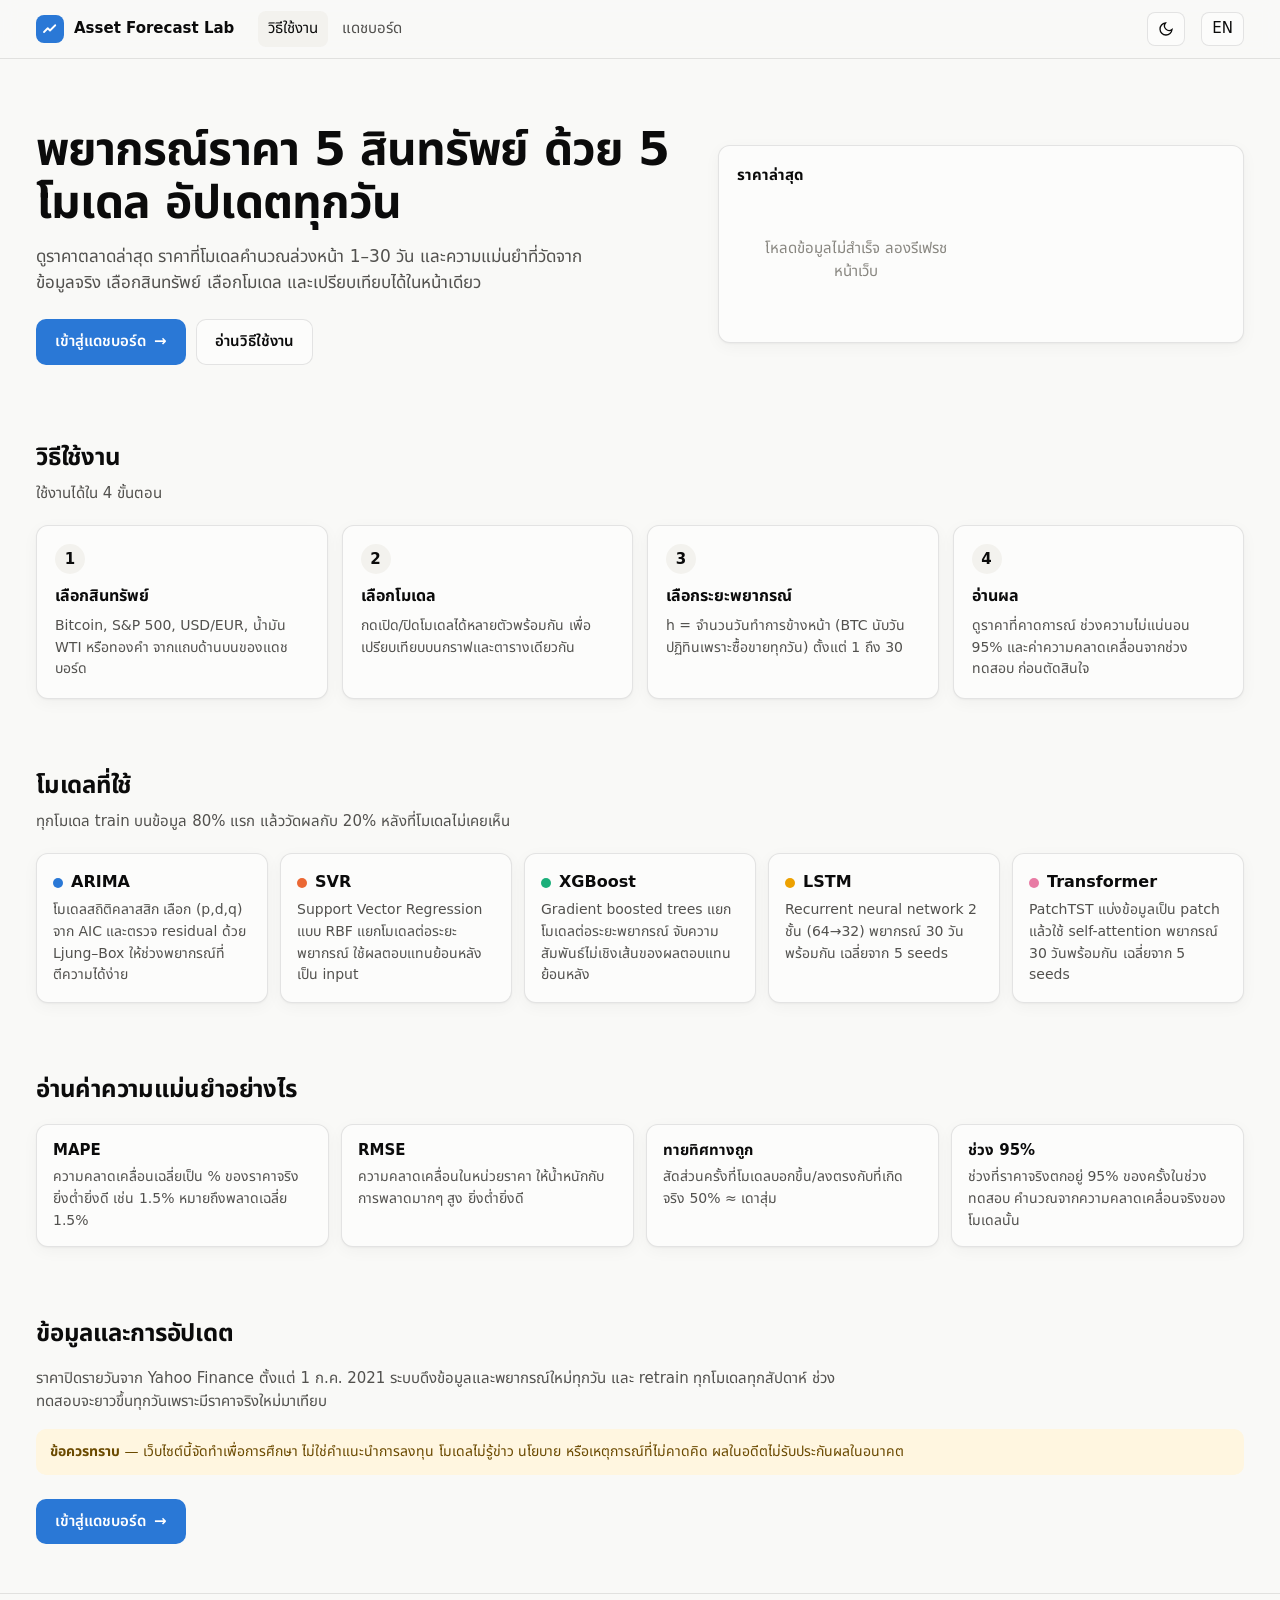
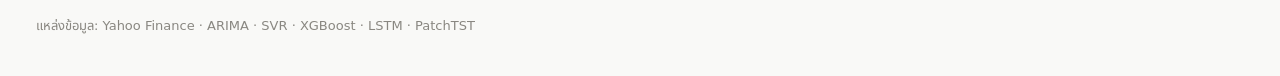
==== Web_deploy/site/index.html @ 86825014 "Add forecasting website with daily updates Ports the 25 notebook models into Web_deploy/pipeline, fe" ====
<!doctype html>
<html lang="th">
<head>
  <meta charset="utf-8">
  <meta name="viewport" content="width=device-width, initial-scale=1">
  <title>Asset Forecast Lab</title>
  <meta name="description" content="พยากรณ์ราคา BTC, S&P 500, USD/EUR, WTI และทองคำ ด้วย ARIMA, SVR, XGBoost, LSTM และ Transformer อัปเดตทุกวัน">
  <link rel="icon" href="data:image/svg+xml,%3Csvg xmlns='http://www.w3.org/2000/svg' viewBox='0 0 32 32'%3E%3Crect width='32' height='32' rx='8' fill='%232a78d6'/%3E%3Cpath d='M7 21l6-6 4 4 8-9' stroke='white' stroke-width='3' fill='none' stroke-linecap='round' stroke-linejoin='round'/%3E%3C/svg%3E">
  <link rel="preconnect" href="https://fonts.googleapis.com">
  <link href="https://fonts.googleapis.com/css2?family=Noto+Sans+Thai:wght@400;600;700&display=swap" rel="stylesheet">
  <link rel="stylesheet" href="assets/style.css">
</head>
<body>
  <header class="topbar">
    <div class="wrap">
      <a class="brand" href="index.html">
        <span class="brand-mark"><svg viewBox="0 0 24 24" fill="none" stroke-width="2.4" stroke-linecap="round" stroke-linejoin="round"><path d="M4 16l5-5 3 3 7-7"/></svg></span>
        Asset Forecast Lab
      </a>
      <nav class="nav">
        <a href="index.html" aria-current="page" data-i18n="nav_guide"></a>
        <a href="dashboard.html" data-i18n="nav_dash"></a>
      </nav>
      <span class="spacer"></span>
      <button class="icon-btn" id="themeBtn" aria-label="Toggle theme">
        <svg viewBox="0 0 24 24" fill="none" stroke="currentColor" stroke-width="2"><path d="M21 12.8A9 9 0 1 1 11.2 3a7 7 0 0 0 9.8 9.8z"/></svg>
      </button>
      <button class="icon-btn" id="langBtn" data-i18n="lang"></button>
    </div>
  </header>

  <main>
    <section class="wrap hero">
      <div>
        <h1 data-i18n="hero_title"></h1>
        <p class="lead" data-i18n="hero_lead"></p>
        <div class="cta">
          <a class="btn btn-primary" href="dashboard.html"><span data-i18n="enter"></span> →</a>
          <a class="btn btn-ghost" href="#how" data-i18n="read_guide"></a>
        </div>
      </div>
      <div class="card hero-card">
        <div style="display:flex;justify-content:space-between;gap:8px;align-items:baseline;margin-bottom:10px">
          <strong data-i18n="latest_prices"></strong>
          <span class="muted" style="font-size:13px" id="updated"></span>
        </div>
        <div id="assetCards" class="grid5" style="grid-template-columns:1fr 1fr"></div>
      </div>
    </section>

    <section class="section" id="how">
      <div class="wrap">
        <h2 data-i18n="how_title"></h2>
        <p class="sub" data-i18n="how_sub"></p>
        <div class="steps">
          <div class="card step"><div class="n">1</div><h3 data-i18n="s1_t"></h3><p data-i18n="s1_p"></p></div>
          <div class="card step"><div class="n">2</div><h3 data-i18n="s2_t"></h3><p data-i18n="s2_p"></p></div>
          <div class="card step"><div class="n">3</div><h3 data-i18n="s3_t"></h3><p data-i18n="s3_p"></p></div>
          <div class="card step"><div class="n">4</div><h3 data-i18n="s4_t"></h3><p data-i18n="s4_p"></p></div>
        </div>
      </div>
    </section>

    <section class="section">
      <div class="wrap">
        <h2 data-i18n="models_title"></h2>
        <p class="sub" data-i18n="models_sub"></p>
        <div class="grid5" id="modelCards"></div>
      </div>
    </section>

    <section class="section">
      <div class="wrap">
        <h2 data-i18n="gloss_title"></h2>
        <div class="glossary" style="margin-top:16px">
          <div class="card"><b data-i18n="g_mape"></b><p data-i18n="g_mape_p"></p></div>
          <div class="card"><b data-i18n="g_rmse"></b><p data-i18n="g_rmse_p"></p></div>
          <div class="card"><b data-i18n="g_da"></b><p data-i18n="g_da_p"></p></div>
          <div class="card"><b data-i18n="g_band"></b><p data-i18n="g_band_p"></p></div>
        </div>
      </div>
    </section>

    <section class="section">
      <div class="wrap">
        <h2 data-i18n="data_title"></h2>
        <p class="ink2" data-i18n="data_p" style="max-width:820px"></p>
        <div class="note" style="margin-top:16px"><strong data-i18n="disclaimer_t"></strong> — <span data-i18n="disclaimer"></span></div>
        <p style="margin-top:24px"><a class="btn btn-primary" href="dashboard.html"><span data-i18n="enter"></span> →</a></p>
      </div>
    </section>
  </main>

  <footer><div class="wrap"><span data-i18n="source"></span> · ARIMA · SVR · XGBoost · LSTM · PatchTST</div></footer>

  <script src="assets/common.js"></script>
  <script src="assets/home.js"></script>
</body>
</html>
---- Web_deploy/site/assets/style.css ----
:root {
  color-scheme: light;
  --page: #f9f9f7;
  --surface: #fcfcfb;
  --surface-2: #f3f2ee;
  --ink: #0b0b0b;
  --ink-2: #52514e;
  --muted: #898781;
  --grid: #e1e0d9;
  --axis: #c3c2b7;
  --border: rgba(11, 11, 11, 0.10);
  --accent: #2a78d6;
  --accent-ink: #ffffff;
  --up: #006300;
  --down: #c62f2f;
  --candle-up: #0ca30c;
  --candle-down: #d03b3b;
  --warn-bg: #fff6e0;
  --warn-ink: #6b4a00;
  --m-ARIMA: #2a78d6;
  --m-SVR: #eb6834;
  --m-XGBOOST: #1baf7a;
  --m-LSTM: #eda100;
  --m-TRANSFORMER: #e87ba4;
  --radius: 12px;
  --shadow: 0 1px 2px rgba(11, 11, 11, 0.04), 0 4px 16px rgba(11, 11, 11, 0.04);
  --font: system-ui, -apple-system, "Segoe UI", "Noto Sans Thai", "Leelawadee UI", sans-serif;
}
@media (prefers-color-scheme: dark) {
  :root:not([data-theme="light"]) {
    color-scheme: dark;
    --page: #0d0d0d; --surface: #1a1a19; --surface-2: #242422; --ink: #ffffff; --ink-2: #c3c2b7;
    --muted: #898781; --grid: #2c2c2a; --axis: #383835; --border: rgba(255, 255, 255, 0.10);
    --accent: #3987e5; --up: #0ca30c; --down: #e66767; --warn-bg: #2e2510; --warn-ink: #f3d48a;
    --m-ARIMA: #3987e5; --m-SVR: #d95926; --m-XGBOOST: #199e70; --m-LSTM: #c98500; --m-TRANSFORMER: #d55181;
    --shadow: none;
  }
}
:root[data-theme="dark"] {
  color-scheme: dark;
  --page: #0d0d0d; --surface: #1a1a19; --surface-2: #242422; --ink: #ffffff; --ink-2: #c3c2b7;
  --muted: #898781; --grid: #2c2c2a; --axis: #383835; --border: rgba(255, 255, 255, 0.10);
  --accent: #3987e5; --up: #0ca30c; --down: #e66767; --warn-bg: #2e2510; --warn-ink: #f3d48a;
  --m-ARIMA: #3987e5; --m-SVR: #d95926; --m-XGBOOST: #199e70; --m-LSTM: #c98500; --m-TRANSFORMER: #d55181;
  --shadow: none;
}

* { box-sizing: border-box; }
[hidden] { display: none !important; }
html { -webkit-text-size-adjust: 100%; }
body {
  margin: 0; background: var(--page); color: var(--ink); font-family: var(--font);
  font-size: 15px; line-height: 1.55;
}
a { color: var(--accent); }
button, select { font: inherit; color: inherit; }
.wrap { max-width: 1240px; margin: 0 auto; padding: 0 16px; }
.muted { color: var(--muted); }
.ink2 { color: var(--ink-2); }
.num { font-variant-numeric: tabular-nums; }
.up { color: var(--up); }
.down { color: var(--down); }

/* header */
.topbar { position: sticky; top: 0; z-index: 20; background: color-mix(in srgb, var(--page) 88%, transparent);
  backdrop-filter: blur(8px); border-bottom: 1px solid var(--border); }
.topbar .wrap { display: flex; align-items: center; gap: 16px; height: 58px; }
.brand { display: flex; align-items: center; gap: 10px; font-weight: 700; color: var(--ink); text-decoration: none; }
.brand-mark { width: 28px; height: 28px; border-radius: 8px; background: var(--accent); display: grid; place-items: center; }
.brand-mark svg { width: 18px; height: 18px; stroke: #fff; }
.nav { display: flex; gap: 4px; margin-left: 8px; }
.nav a { color: var(--ink-2); text-decoration: none; padding: 6px 10px; border-radius: 8px; }
.nav a[aria-current="page"], .nav a:hover { color: var(--ink); background: var(--surface-2); }
.spacer { flex: 1; }
.icon-btn { border: 1px solid var(--border); background: var(--surface); border-radius: 8px; height: 34px;
  min-width: 34px; padding: 0 10px; cursor: pointer; display: inline-flex; align-items: center; gap: 6px; }
.icon-btn:hover { background: var(--surface-2); }
.icon-btn svg { width: 16px; height: 16px; }

/* generic */
.card { background: var(--surface); border: 1px solid var(--border); border-radius: var(--radius); box-shadow: var(--shadow); }
.card-h { display: flex; align-items: baseline; gap: 12px; flex-wrap: wrap; padding: 16px 18px 0; }
.card-h h2 { font-size: 16px; margin: 0; }
.card-h .sub { color: var(--muted); font-size: 13px; }
.card-b { padding: 12px 18px 18px; }
.btn { display: inline-flex; align-items: center; gap: 8px; border-radius: 10px; padding: 10px 18px;
  font-weight: 600; text-decoration: none; border: 1px solid transparent; cursor: pointer; }
.btn-primary { background: var(--accent); color: var(--accent-ink); }
.btn-primary:hover { filter: brightness(1.08); }
.btn-ghost { border-color: var(--border); color: var(--ink); background: var(--surface); }
.note { background: var(--warn-bg); color: var(--warn-ink); border-radius: 10px; padding: 12px 14px; font-size: 14px; }
.note strong { font-weight: 700; }

/* filters */
.filters { display: flex; flex-wrap: wrap; gap: 14px 22px; align-items: flex-end; padding: 18px 0 14px; }
.fgroup { display: flex; flex-direction: column; gap: 6px; min-width: 0; }
.flabel { font-size: 12px; color: var(--muted); font-weight: 600; letter-spacing: .02em; text-transform: uppercase; }
.seg { display: inline-flex; flex-wrap: wrap; background: var(--surface-2); border-radius: 10px; padding: 3px; gap: 2px; }
.seg button { border: 0; background: transparent; padding: 6px 12px; border-radius: 8px; cursor: pointer; color: var(--ink-2); white-space: nowrap; }
.seg button[aria-pressed="true"] { background: var(--surface); color: var(--ink); font-weight: 600; box-shadow: 0 0 0 1px var(--border); }
.chips { display: flex; flex-wrap: wrap; gap: 6px; }
.chip { display: inline-flex; align-items: center; gap: 7px; border: 1px solid var(--border); background: var(--surface);
  border-radius: 999px; padding: 5px 12px 5px 9px; cursor: pointer; color: var(--ink-2); }
.chip .dot { width: 10px; height: 10px; border-radius: 50%; border: 2px solid var(--dot); background: transparent; }
.chip[aria-pressed="true"] { color: var(--ink); border-color: color-mix(in srgb, var(--dot) 55%, var(--border)); font-weight: 600; }
.chip[aria-pressed="true"] .dot { background: var(--dot); }
select.sel { border: 1px solid var(--border); background: var(--surface); border-radius: 8px; height: 34px; padding: 0 8px; }

/* dashboard grid */
.tiles { display: grid; grid-template-columns: repeat(auto-fill, minmax(190px, 1fr)); gap: 12px; }
.tile { padding: 14px 16px; }
.tile .k { font-size: 13px; color: var(--ink-2); display: flex; align-items: center; gap: 7px; }
.tile .k .dot { width: 9px; height: 9px; border-radius: 50%; background: var(--dot); }
.tile .v { font-size: 24px; font-weight: 700; margin-top: 4px; letter-spacing: -0.01em; }
.tile .s { font-size: 13px; color: var(--muted); margin-top: 2px; }
.stack { display: grid; gap: 14px; padding-bottom: 40px; }
.chart { width: 100%; height: 380px; }
.chart.tall { height: 440px; }
.chart.short { height: 280px; }
.legend { display: flex; flex-wrap: wrap; gap: 6px 16px; font-size: 13px; color: var(--ink-2); padding: 0 18px; }
.legend span { display: inline-flex; align-items: center; gap: 6px; }
.legend i { width: 14px; height: 3px; border-radius: 2px; background: var(--c); display: inline-block; }
.legend i.dash { background: repeating-linear-gradient(90deg, var(--c) 0 4px, transparent 4px 7px); }
.legend i.band { height: 10px; opacity: .25; }
.toolbar { display: flex; gap: 8px; flex-wrap: wrap; margin-left: auto; }
.two { display: grid; grid-template-columns: 1fr 1fr; gap: 14px; }
@media (max-width: 900px) { .two { grid-template-columns: 1fr; } }

table.t { width: 100%; border-collapse: collapse; font-size: 14px; }
table.t th, table.t td { padding: 9px 10px; border-bottom: 1px solid var(--grid); text-align: right; white-space: nowrap; }
table.t th:first-child, table.t td:first-child { text-align: left; }
table.t th { font-size: 12px; color: var(--muted); font-weight: 600; }
table.t td { font-variant-numeric: tabular-nums; }
table.t .mname { display: inline-flex; align-items: center; gap: 8px; font-weight: 600; }
table.t .mname i { width: 10px; height: 10px; border-radius: 50%; background: var(--dot); }
.best { font-size: 11px; font-weight: 700; color: var(--ink); background: var(--surface-2); border-radius: 6px; padding: 1px 6px; margin-left: 6px; }
.scroll-x { overflow-x: auto; }
.scroll-y { max-height: 360px; overflow: auto; }
details > summary { cursor: pointer; color: var(--ink-2); font-weight: 600; padding: 4px 0; }
.empty { padding: 40px 18px; text-align: center; color: var(--muted); }
.statusbar { font-size: 13px; color: var(--muted); padding: 10px 0 0; display: flex; flex-wrap: wrap; gap: 6px 16px; }

/* landing */
.hero { padding-top: 64px; padding-bottom: 40px; display: grid; grid-template-columns: 1.1fr .9fr; gap: 40px; align-items: center; }
.hero h1 { font-size: clamp(30px, 4.4vw, 46px); line-height: 1.15; margin: 0 0 14px; letter-spacing: -0.02em; }
.hero p.lead { font-size: 17px; color: var(--ink-2); margin: 0 0 24px; max-width: 560px; }
.hero .cta { display: flex; gap: 10px; flex-wrap: wrap; }
.hero-card { padding: 18px; }
@media (max-width: 900px) { .hero { grid-template-columns: 1fr; padding-top: 36px; } }
.section, .hero { scroll-margin-top: 64px; }
.section { padding: 34px 0; }
.section h2 { font-size: 24px; margin: 0 0 6px; letter-spacing: -0.01em; }
.section > .wrap > p.sub { color: var(--ink-2); margin: 0 0 20px; }
.steps { display: grid; grid-template-columns: repeat(auto-fit, minmax(170px, 1fr)); gap: 14px; counter-reset: s; }
.step { padding: 18px; }
.step .n { width: 30px; height: 30px; border-radius: 50%; background: var(--surface-2); display: grid; place-items: center; font-weight: 700; margin-bottom: 10px; }
.step h3 { margin: 0 0 6px; font-size: 16px; }
.step p { margin: 0; color: var(--ink-2); font-size: 14px; }
.grid5 { display: grid; grid-template-columns: repeat(auto-fill, minmax(210px, 1fr)); gap: 12px; }
.acard { padding: 14px 16px; text-decoration: none; color: inherit; display: block; }
.acard:hover { border-color: color-mix(in srgb, var(--accent) 45%, var(--border)); }
.acard .t1 { display: flex; justify-content: space-between; gap: 8px; font-weight: 600; }
.acard .px { font-size: 22px; font-weight: 700; margin-top: 2px; }
.acard svg { width: 100%; height: 40px; display: block; margin-top: 6px; }
.mcard { padding: 16px; }
.mcard h3 { margin: 0 0 4px; font-size: 16px; display: flex; align-items: center; gap: 8px; }
.mcard h3 i { width: 10px; height: 10px; border-radius: 50%; background: var(--dot); }
.mcard p { margin: 0; color: var(--ink-2); font-size: 14px; }
.glossary { display: grid; grid-template-columns: repeat(auto-fit, minmax(260px, 1fr)); gap: 12px; }
.glossary div { padding: 14px 16px; }
.glossary b { display: block; margin-bottom: 4px; }
.glossary p { margin: 0; color: var(--ink-2); font-size: 14px; }
footer { border-top: 1px solid var(--border); padding: 22px 0 40px; color: var(--muted); font-size: 13px; }

@media (max-width: 640px) {
  .nav { display: none; }
  .chart { height: 320px; }
  .chart.tall { height: 360px; }
  .tile .v { font-size: 20px; }
  .tiles { grid-template-columns: repeat(auto-fill, minmax(150px, 1fr)); }
}

/* grid/flex children must be allowed to shrink so wide tables scroll inside their card */
.stack > *, .two > *, .tiles > *, .filters > *, .card { min-width: 0; }
@media (max-width: 640px) {
  .card-h .sub { flex-basis: 100%; }
  .toolbar { margin-left: 0; }
  .seg button { padding: 6px 10px; }
}
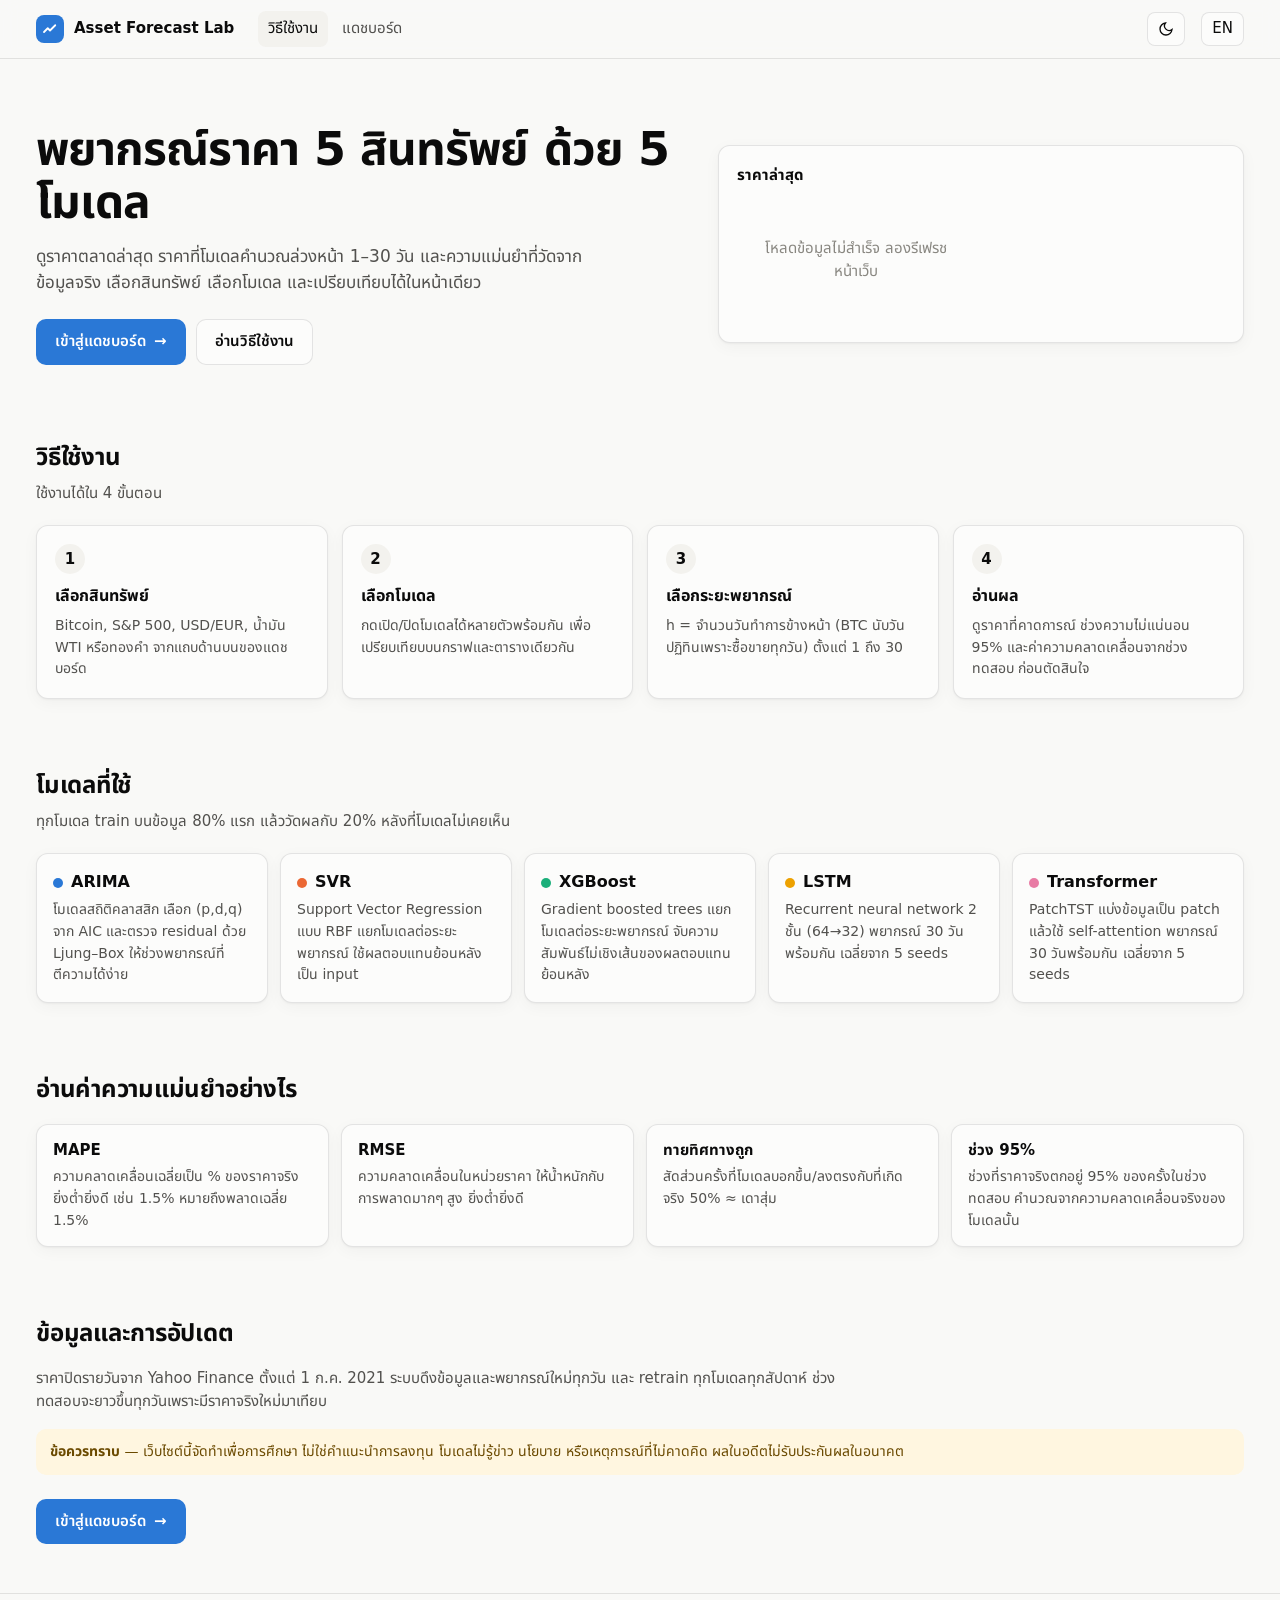
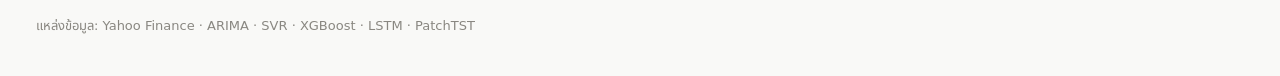
==== commit 3c260294: "Remove 'updated daily' from landing page title Co-Authored-By: Claude Opus 5.5 <noreply@anthropic.co" ====
--- a/Web_deploy/site/index.html
+++ b/Web_deploy/site/index.html
@@ -4,7 +4,7 @@
   <meta charset="utf-8">
   <meta name="viewport" content="width=device-width, initial-scale=1">
   <title>Asset Forecast Lab</title>
-  <meta name="description" content="พยากรณ์ราคา BTC, S&P 500, USD/EUR, WTI และทองคำ ด้วย ARIMA, SVR, XGBoost, LSTM และ Transformer อัปเดตทุกวัน">
+  <meta name="description" content="พยากรณ์ราคา BTC, S&P 500, USD/EUR, WTI และทองคำ ด้วย ARIMA, SVR, XGBoost, LSTM และ Transformer">
   <link rel="icon" href="data:image/svg+xml,%3Csvg xmlns='http://www.w3.org/2000/svg' viewBox='0 0 32 32'%3E%3Crect width='32' height='32' rx='8' fill='%232a78d6'/%3E%3Cpath d='M7 21l6-6 4 4 8-9' stroke='white' stroke-width='3' fill='none' stroke-linecap='round' stroke-linejoin='round'/%3E%3C/svg%3E">
   <link rel="preconnect" href="https://fonts.googleapis.com">
   <link href="https://fonts.googleapis.com/css2?family=Noto+Sans+Thai:wght@400;600;700&display=swap" rel="stylesheet">
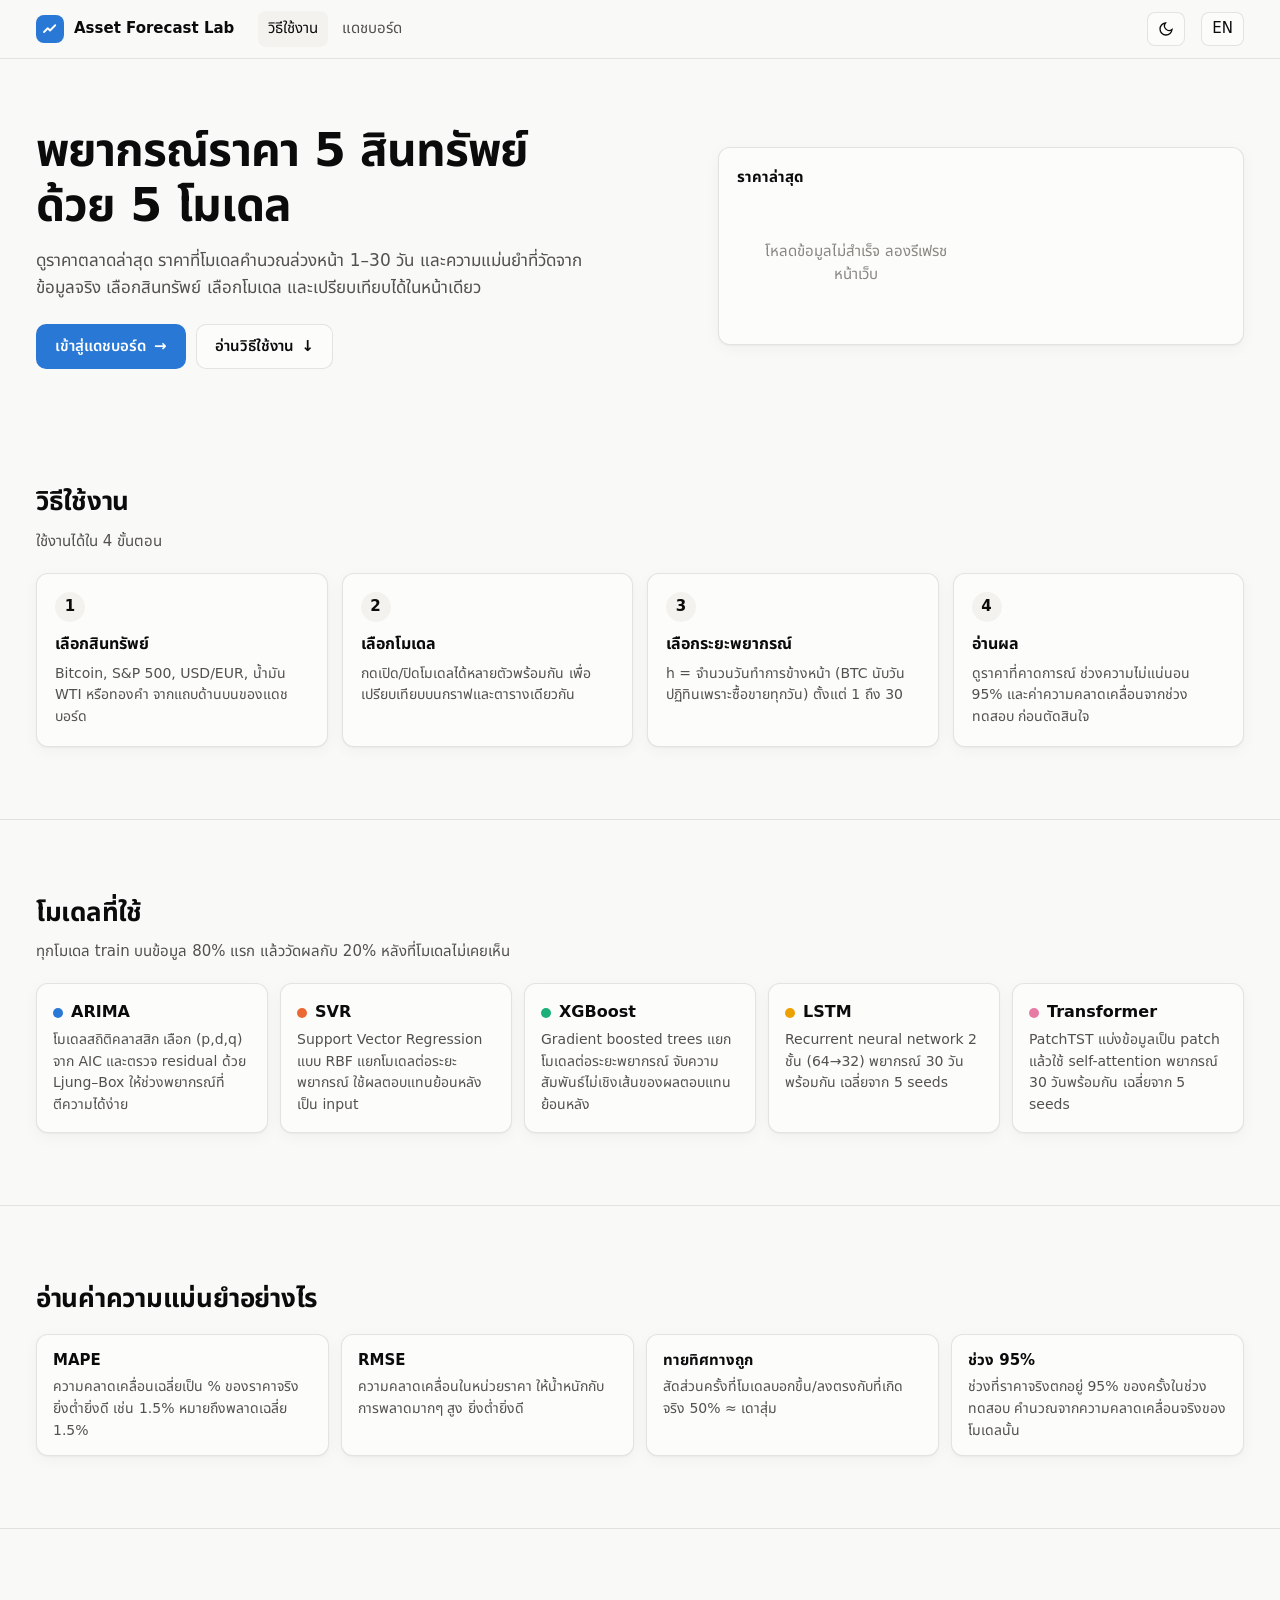
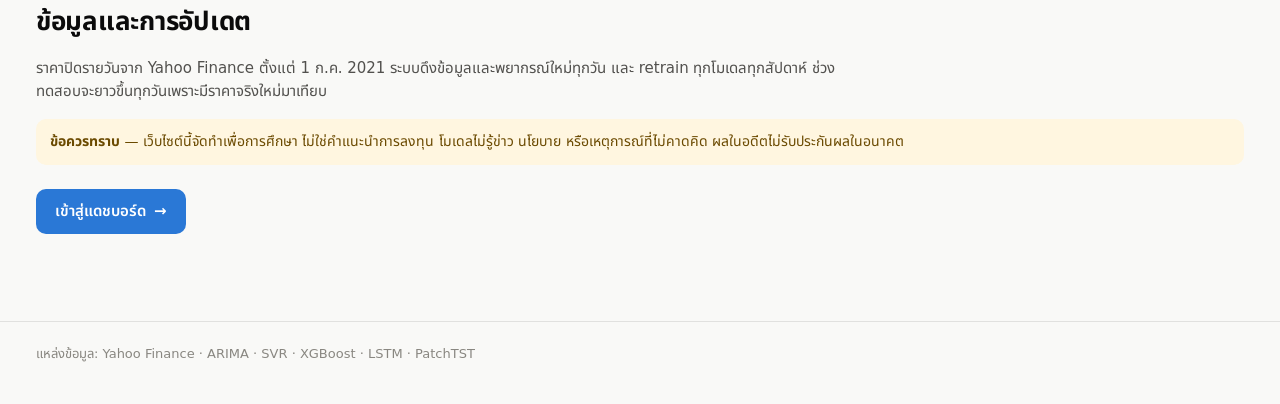
==== commit 79e9b9a5: "Landing page motion, dashboard starts empty, drop MAE - Landing: split hero title onto two lines, sl" ====
--- a/Web_deploy/site/index.html
+++ b/Web_deploy/site/index.html
@@ -36,7 +36,7 @@
         <p class="lead" data-i18n="hero_lead"></p>
         <div class="cta">
           <a class="btn btn-primary" href="dashboard.html"><span data-i18n="enter"></span> →</a>
-          <a class="btn btn-ghost" href="#how" data-i18n="read_guide"></a>
+          <a class="btn btn-ghost" href="#how"><span data-i18n="read_guide"></span> <span class="slide-down" aria-hidden="true">↓</span></a>
         </div>
       </div>
       <div class="card hero-card">
@@ -50,43 +50,43 @@
 
     <section class="section" id="how">
       <div class="wrap">
-        <h2 data-i18n="how_title"></h2>
-        <p class="sub" data-i18n="how_sub"></p>
+        <h2 class="reveal-item" data-i18n="how_title"></h2>
+        <p class="sub reveal-item" style="--i:1" data-i18n="how_sub"></p>
         <div class="steps">
-          <div class="card step"><div class="n">1</div><h3 data-i18n="s1_t"></h3><p data-i18n="s1_p"></p></div>
-          <div class="card step"><div class="n">2</div><h3 data-i18n="s2_t"></h3><p data-i18n="s2_p"></p></div>
-          <div class="card step"><div class="n">3</div><h3 data-i18n="s3_t"></h3><p data-i18n="s3_p"></p></div>
-          <div class="card step"><div class="n">4</div><h3 data-i18n="s4_t"></h3><p data-i18n="s4_p"></p></div>
+          <div class="card step reveal-item" style="--i:2"><div class="n">1</div><h3 data-i18n="s1_t"></h3><p data-i18n="s1_p"></p></div>
+          <div class="card step reveal-item" style="--i:3"><div class="n">2</div><h3 data-i18n="s2_t"></h3><p data-i18n="s2_p"></p></div>
+          <div class="card step reveal-item" style="--i:4"><div class="n">3</div><h3 data-i18n="s3_t"></h3><p data-i18n="s3_p"></p></div>
+          <div class="card step reveal-item" style="--i:5"><div class="n">4</div><h3 data-i18n="s4_t"></h3><p data-i18n="s4_p"></p></div>
         </div>
       </div>
     </section>
 
     <section class="section">
       <div class="wrap">
-        <h2 data-i18n="models_title"></h2>
-        <p class="sub" data-i18n="models_sub"></p>
+        <h2 class="reveal-item" data-i18n="models_title"></h2>
+        <p class="sub reveal-item" style="--i:1" data-i18n="models_sub"></p>
         <div class="grid5" id="modelCards"></div>
       </div>
     </section>
 
     <section class="section">
       <div class="wrap">
-        <h2 data-i18n="gloss_title"></h2>
+        <h2 class="reveal-item" data-i18n="gloss_title"></h2>
         <div class="glossary" style="margin-top:16px">
-          <div class="card"><b data-i18n="g_mape"></b><p data-i18n="g_mape_p"></p></div>
-          <div class="card"><b data-i18n="g_rmse"></b><p data-i18n="g_rmse_p"></p></div>
-          <div class="card"><b data-i18n="g_da"></b><p data-i18n="g_da_p"></p></div>
-          <div class="card"><b data-i18n="g_band"></b><p data-i18n="g_band_p"></p></div>
+          <div class="card reveal-item" style="--i:1"><b data-i18n="g_mape"></b><p data-i18n="g_mape_p"></p></div>
+          <div class="card reveal-item" style="--i:2"><b data-i18n="g_rmse"></b><p data-i18n="g_rmse_p"></p></div>
+          <div class="card reveal-item" style="--i:3"><b data-i18n="g_da"></b><p data-i18n="g_da_p"></p></div>
+          <div class="card reveal-item" style="--i:4"><b data-i18n="g_band"></b><p data-i18n="g_band_p"></p></div>
         </div>
       </div>
     </section>
 
     <section class="section">
       <div class="wrap">
-        <h2 data-i18n="data_title"></h2>
-        <p class="ink2" data-i18n="data_p" style="max-width:820px"></p>
-        <div class="note" style="margin-top:16px"><strong data-i18n="disclaimer_t"></strong> — <span data-i18n="disclaimer"></span></div>
-        <p style="margin-top:24px"><a class="btn btn-primary" href="dashboard.html"><span data-i18n="enter"></span> →</a></p>
+        <h2 class="reveal-item" data-i18n="data_title"></h2>
+        <p class="ink2 reveal-item" style="--i:1;max-width:820px" data-i18n="data_p"></p>
+        <div class="note reveal-item" style="--i:2;margin-top:16px"><strong data-i18n="disclaimer_t"></strong> — <span data-i18n="disclaimer"></span></div>
+        <p class="reveal-item" style="--i:3;margin-top:24px"><a class="btn btn-primary" href="dashboard.html"><span data-i18n="enter"></span> →</a></p>
       </div>
     </section>
   </main>
--- a/Web_deploy/site/assets/style.css
+++ b/Web_deploy/site/assets/style.css
@@ -47,7 +47,7 @@
 
 * { box-sizing: border-box; }
 [hidden] { display: none !important; }
-html { -webkit-text-size-adjust: 100%; }
+html { -webkit-text-size-adjust: 100%; scroll-behavior: smooth; }
 body {
   margin: 0; background: var(--page); color: var(--ink); font-family: var(--font);
   font-size: 15px; line-height: 1.55;
@@ -142,14 +142,15 @@
 
 /* landing */
 .hero { padding-top: 64px; padding-bottom: 40px; display: grid; grid-template-columns: 1.1fr .9fr; gap: 40px; align-items: center; }
-.hero h1 { font-size: clamp(30px, 4.4vw, 46px); line-height: 1.15; margin: 0 0 14px; letter-spacing: -0.02em; }
+.hero h1 { font-size: clamp(30px, 4.4vw, 46px); line-height: 1.2; margin: 0 0 14px; letter-spacing: -0.02em; white-space: pre-line; }
 .hero p.lead { font-size: 17px; color: var(--ink-2); margin: 0 0 24px; max-width: 560px; }
 .hero .cta { display: flex; gap: 10px; flex-wrap: wrap; }
 .hero-card { padding: 18px; }
 @media (max-width: 900px) { .hero { grid-template-columns: 1fr; padding-top: 36px; } }
 .section, .hero { scroll-margin-top: 64px; }
-.section { padding: 34px 0; }
-.section h2 { font-size: 24px; margin: 0 0 6px; letter-spacing: -0.01em; }
+.section { padding: 72px 0; }
+.section + .section { border-top: 1px solid var(--border); }
+.section h2 { font-size: 26px; margin: 0 0 8px; letter-spacing: -0.01em; }
 .section > .wrap > p.sub { color: var(--ink-2); margin: 0 0 20px; }
 .steps { display: grid; grid-template-columns: repeat(auto-fit, minmax(170px, 1fr)); gap: 14px; counter-reset: s; }
 .step { padding: 18px; }
@@ -187,3 +188,38 @@
   .toolbar { margin-left: 0; }
   .seg button { padding: 6px 10px; }
 }
+
+/* landing: slide-down cue on the guide button */
+.btn .slide-down { display: inline-block; transition: transform .25s ease; animation: slide-down 1.8s ease-in-out infinite; }
+.btn:hover .slide-down, .btn:focus-visible .slide-down { animation-duration: .9s; }
+@keyframes slide-down {
+  0%, 100% { transform: translateY(-2px); opacity: .55; }
+  50% { transform: translateY(4px); opacity: 1; }
+}
+
+/* landing: sections fade and slide up as they scroll into view */
+.js-reveal .section .reveal-item {
+  opacity: 0; transform: translateY(28px);
+  transition: opacity .7s ease, transform .8s cubic-bezier(.2, .7, .2, 1);
+  transition-delay: calc(var(--i, 0) * 90ms);
+}
+.js-reveal .section.in .reveal-item { opacity: 1; transform: none; }
+.card.reveal-item:hover { transform: translateY(-3px); transition-delay: 0ms; transition-duration: .25s; }
+
+@media (max-width: 640px) { .section { padding: 48px 0; } }
+@media (prefers-reduced-motion: reduce) {
+  html { scroll-behavior: auto; }
+  .btn .slide-down { animation: none; }
+  .js-reveal .section .reveal-item { opacity: 1; transform: none; transition: none; }
+  .card.reveal-item:hover { transform: none; }
+}
+
+/* dashboard: choose-first panel */
+.gate { padding: 28px 22px; text-align: center; }
+.gate h2 { margin: 0 0 4px; font-size: 18px; }
+.gate p { margin: 0 0 18px; color: var(--ink-2); font-size: 14px; }
+.gate ul { list-style: none; margin: 0 auto; padding: 0; display: inline-grid; gap: 10px; text-align: left; }
+.gate li { display: flex; align-items: center; gap: 10px; color: var(--ink-2); }
+.gate li .box { width: 22px; height: 22px; border-radius: 50%; border: 2px solid var(--axis); display: grid; place-items: center; font-size: 12px; font-weight: 700; flex: none; }
+.gate li.done { color: var(--ink); }
+.gate li.done .box { background: var(--accent); border-color: var(--accent); color: var(--accent-ink); }
